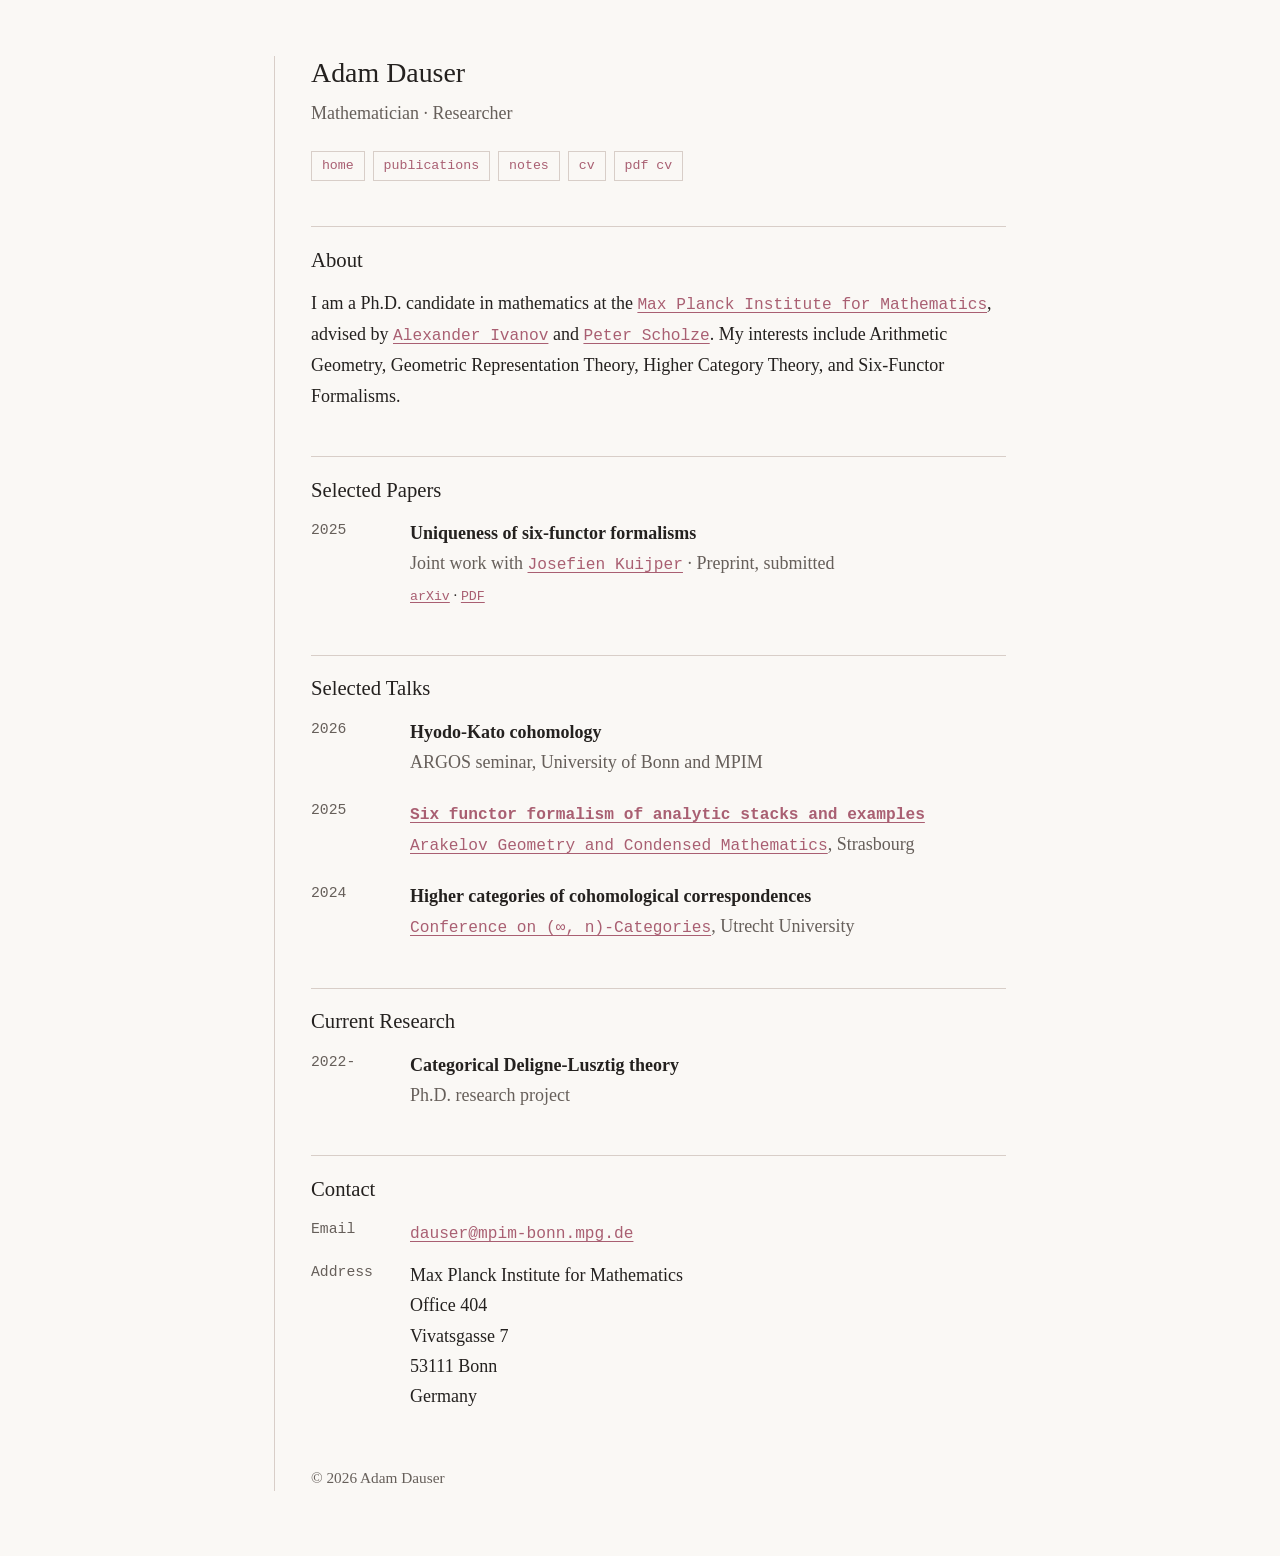
==== index.html @ f24e63e9 "website built First stable version of the website" ====
<!doctype html>
<html lang="en">
<head>
  <meta charset="utf-8">
  <meta name="viewport" content="width=device-width, initial-scale=1">
  <title>Adam Dauser</title>
  <meta name="description" content="Personal website for Adam Dauser: Arithmetic Geometry, Higher Category Theory, publications, notes, and CV.">
  <meta name="theme-color" media="(prefers-color-scheme: light)" content="#faf8f5">
  <meta name="theme-color" media="(prefers-color-scheme: dark)" content="#151515">
  <meta property="og:title" content="Adam Dauser">
  <meta property="og:description" content="Arithmetic Geometry, Higher Category Theory, publications, notes, and CV.">
  <meta property="og:image" content="assets/social-preview.svg">
  <meta property="og:type" content="website">
  <link rel="icon" href="assets/favicon.svg" type="image/svg+xml">
  <link rel="stylesheet" href="assets/style.css">
</head>
<body>
  <div class="site">
    <main>
      <header>
        <h1>Adam Dauser</h1>
        <p class="subtitle">Mathematician · Researcher</p>
        <nav aria-label="Main navigation">
          <a class="pill" href="index.html">home</a>
          <a class="pill" href="publications.html">publications</a>
          <a class="pill" href="notes.html">notes</a>
          <a class="pill" href="cv.html">cv</a>
          <a class="pill" href="cv/adam-dauser-cv.pdf">pdf cv</a>
        </nav>
      </header>

      <section>
        <h2>About</h2>
        <p>I am a Ph.D. candidate in mathematics at the <a href="https://www.mpim-bonn.mpg.de/peoplelist?plgroup=graduates">Max Planck Institute for Mathematics</a>, advised by <a href="https://math.ruhr-uni-bochum.de/fakultaet/arbeitsbereiche/algebra/research-team-ivanov/team/prof-dr-alexander-ivanov/">Alexander Ivanov</a> and <a href="https://people.mpim-bonn.mpg.de/scholze/">Peter Scholze</a>. My interests include Arithmetic Geometry, Geometric Representation Theory, Higher Category Theory, and Six-Functor Formalisms.</p>
      </section>

      <section>
        <h2>Selected Papers</h2>
        <div class="entry">
          <div class="year">2025</div>
          <div><strong>Uniqueness of six-functor formalisms</strong><br><span class="meta">Joint work with <a href="https://sites.google.com/view/josefienkuijper">Josefien Kuijper</a> · Preprint, submitted</span><br><span class="links"><a href="https://arxiv.org/abs/2412.15780">arXiv</a> · <a href="https://arxiv.org/pdf/2412.15780">PDF</a></span></div>
        </div>
      </section>

      <section>
        <h2>Selected Talks</h2>
        <div class="entry">
          <div class="year">2026</div>
          <div><strong>Hyodo-Kato cohomology</strong><br><span class="meta">ARGOS seminar, University of Bonn and MPIM</span></div>
        </div>
        <div class="entry">
          <div class="year">2025</div>
          <div><strong><a href="https://lebras.perso.math.cnrs.fr/Notes_Dauser.pdf">Six functor formalism of analytic stacks and examples</a></strong><br><span class="meta"><a href="https://irma.math.unistra.fr/~lfu/Activities/Conference-Arakelov-and-Condensed.html">Arakelov Geometry and Condensed Mathematics</a>, Strasbourg</span></div>
        </div>
        <div class="entry">
          <div class="year">2024</div>
          <div><strong>Higher categories of cohomological correspondences</strong><br><span class="meta"><a href="https://sites.google.com/view/inftyncategories">Conference on (∞, n)-Categories</a>, Utrecht University</span></div>
        </div>
      </section>

      <section>
        <h2>Current Research</h2>
        <div class="entry">
          <div class="year">2022-</div>
          <div><strong>Categorical Deligne-Lusztig theory</strong><br><span class="meta">Ph.D. research project</span></div>
        </div>
      </section>

      <section>
        <h2>Contact</h2>
        <dl class="contact-list">
          <div>
            <dt>Email</dt>
            <dd><a href="mailto:dauser@mpim-bonn.mpg.de">dauser@mpim-bonn.mpg.de</a></dd>
          </div>
          <div>
            <dt>Address</dt>
            <dd>Max Planck Institute for Mathematics<br>Office 404<br>Vivatsgasse 7<br>53111 Bonn<br>Germany</dd>
          </div>
        </dl>
      </section>

      <footer>© 2026 Adam Dauser</footer>
    </main>
  </div>
</body>
</html>
---- assets/style.css ----
:root {
  --bg: #faf8f5;
  --text: #24211f;
  --muted: #665f5a;
  --line: #d8cec8;
  --link: #a95f72;
  --link-bg: #f2dce2;
  --visited: #8d6973;
  --code-bg: #f3eee9;
}

@media (prefers-color-scheme: dark) {
  :root {
    --bg: #151515;
    --text: #e8e2dc;
    --muted: #b5aaa3;
    --line: #3b3431;
    --link: #e49aad;
    --link-bg: #3a242c;
    --visited: #c990a0;
    --code-bg: #222020;
  }
}

* {
  box-sizing: border-box;
}

html {
  font-size: 18px;
}

body {
  margin: 0;
  background: var(--bg);
  color: var(--text);
  font-family: Georgia, serif;
  line-height: 1.68;
}

::selection {
  background: var(--link-bg);
  color: var(--text);
}

.site {
  max-width: 780px;
  margin: 0 auto;
  padding: 56px 24px 72px;
}

main {
  border-left: 1px solid var(--line);
  padding-left: 2rem;
}

header {
  margin-bottom: 2.2rem;
}

h1, h2, h3, p, ul, ol, table {
  margin-top: 0;
}

h1 {
  font-family: Georgia, serif;
  font-size: 1.55rem;
  font-weight: normal;
  line-height: 1.2;
  letter-spacing: 0;
  margin-bottom: 0.45rem;
}

h2 {
  font-family: Georgia, serif;
  font-size: 1.15rem;
  font-weight: normal;
  line-height: 1.3;
  letter-spacing: 0;
  text-transform: none;
  margin-top: 2.5rem;
  margin-bottom: 0.8rem;
  border-top: 1px solid var(--line);
  padding-top: 1.1rem;
}

h3 {
  font-family: Georgia, serif;
  font-size: 1.05rem;
  font-weight: normal;
  line-height: 1.3;
  letter-spacing: 0;
  text-transform: none;
  margin-top: 1.4rem;
  margin-bottom: 0.25rem;
}

.subtitle, .meta, footer {
  color: var(--muted);
}

nav {
  display: flex;
  flex-wrap: wrap;
  gap: 0.45rem;
  margin-top: 1.3rem;
  font-size: 0.82rem;
}

a {
  color: var(--link);
  font-family: ui-monospace, SFMono-Regular, Menlo, Consolas, monospace;
  font-size: 0.9em;
  text-decoration-thickness: 1px;
  text-underline-offset: 0.18em;
}

a:visited {
  color: var(--visited);
}

a:hover {
  background: var(--link-bg);
}

.pill {
  display: inline-block;
  border: 1px solid var(--line);
  padding: 0.15rem 0.55rem;
  text-decoration: none;
  color: var(--link);
}

.pill:hover {
  background: var(--link-bg);
}

ul.clean {
  list-style: none;
  padding-left: 0;
}

ul.clean li {
  margin-bottom: 1rem;
}

.contact-list {
  display: grid;
  gap: 0.65rem;
  margin: 0;
}

.contact-list div {
  display: grid;
  grid-template-columns: 4.5rem 1fr;
  gap: 1rem;
}

.contact-list dt {
  color: var(--muted);
  font-family: ui-monospace, SFMono-Regular, Menlo, Consolas, monospace;
  font-size: 0.82rem;
}

.contact-list dd {
  margin: 0;
}

.entry {
  display: grid;
  grid-template-columns: 4.5rem 1fr;
  gap: 1rem;
  margin-bottom: 1.15rem;
}

.year {
  font-family: ui-monospace, SFMono-Regular, Menlo, Consolas, monospace;
  font-size: 0.82rem;
  color: var(--muted);
}

.links {
  font-size: 0.82rem;
}

table {
  width: 100%;
  border-collapse: collapse;
  margin-bottom: 1.4rem;
}

td, th {
  border-top: 1px solid var(--line);
  padding: 0.55rem 0;
  text-align: left;
  vertical-align: top;
}

img {
  max-width: 100%;
  height: auto;
}

footer {
  margin-top: 3rem;
  font-size: 0.85rem;
}

@media (max-width: 620px) {
  html {
    font-size: 16px;
  }

  .site {
    padding: 32px 18px 48px;
  }

  main {
    padding-left: 1.1rem;
  }

  .entry {
    grid-template-columns: 1fr;
    gap: 0.1rem;
  }

  .contact-list div {
    grid-template-columns: 1fr;
    gap: 0.1rem;
  }
}

@media print {
  :root {
    --bg: #ffffff;
    --text: #000000;
    --muted: #444444;
    --line: #bbbbbb;
    --link: #000000;
    --visited: #000000;
  }

  body {
    background: white;
    color: black;
    font-size: 12pt;
  }

  .site {
    max-width: none;
    padding: 0;
  }

  main {
    border-left: none;
    padding-left: 0;
  }

  nav, .no-print {
    display: none;
  }

  a::after {
    content: " (" attr(href) ")";
    font-size: 0.85em;
  }

  h2 {
    break-after: avoid;
  }
}
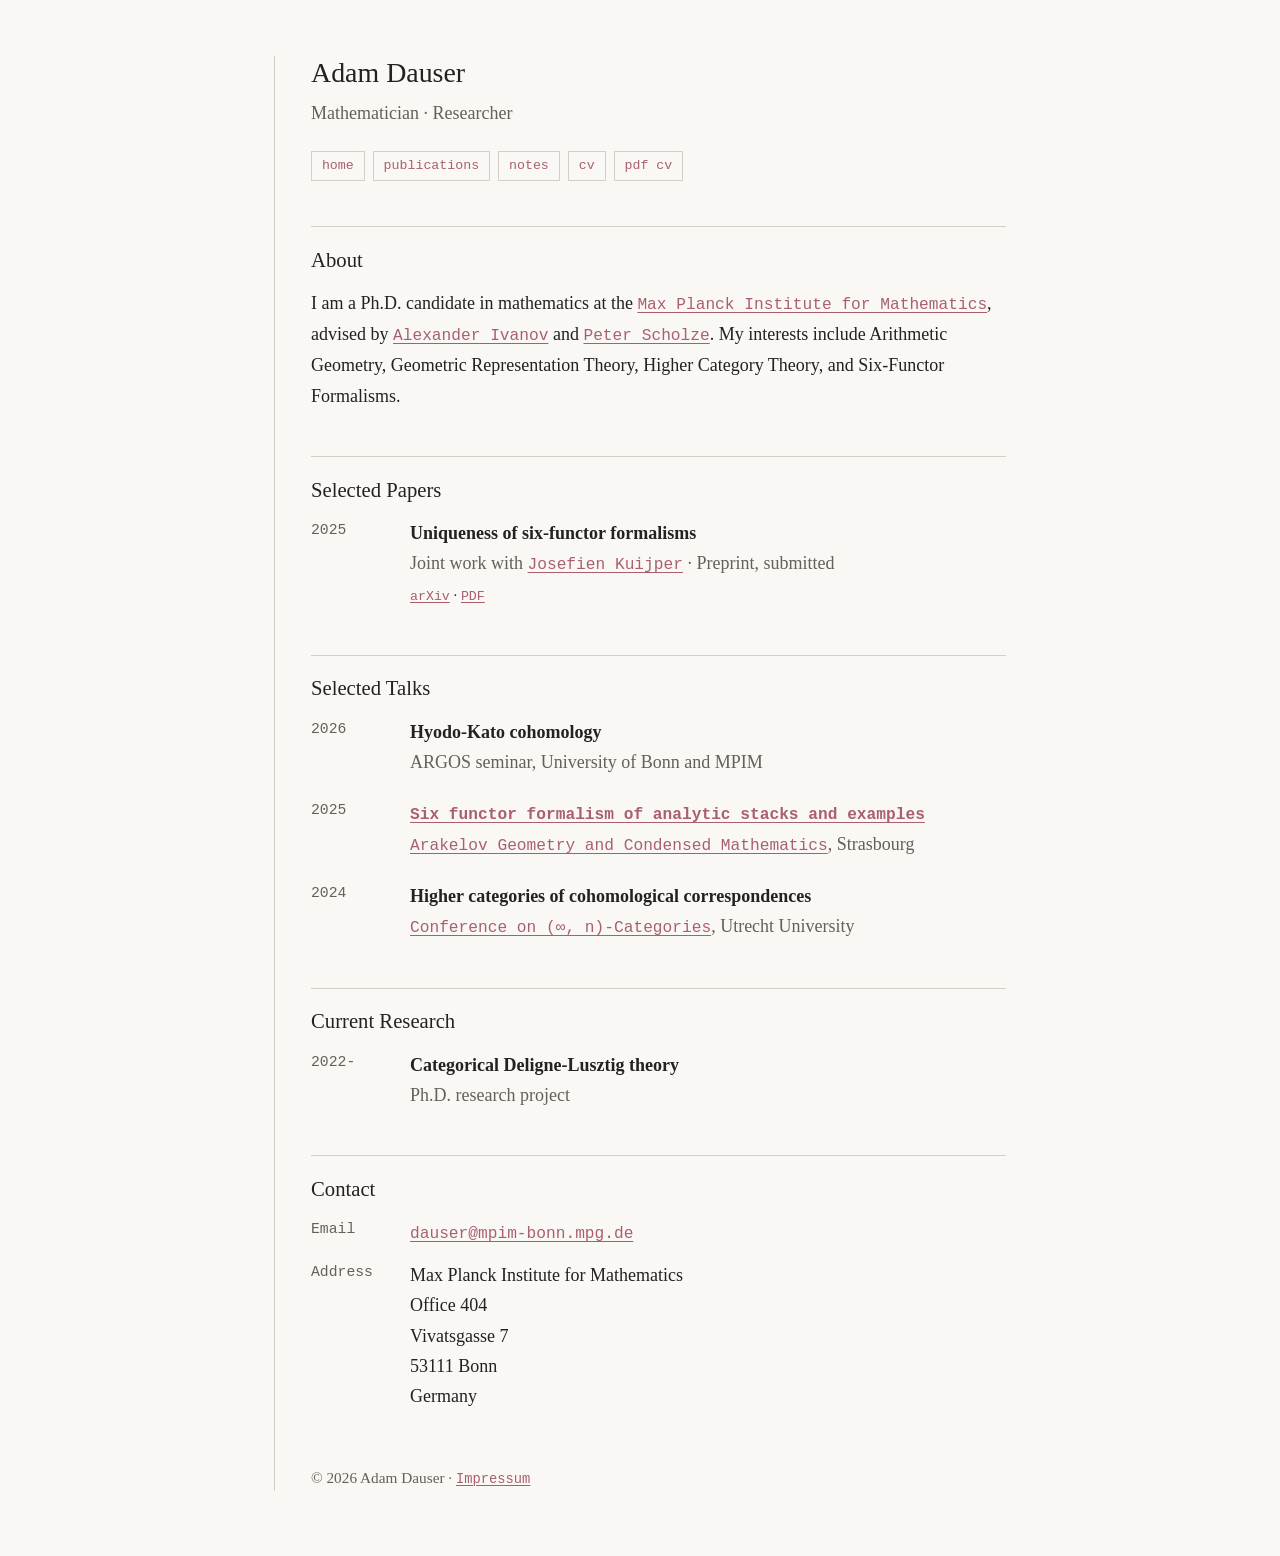
==== commit 5da00b0e: "Added Impressum German law..." ====
--- a/index.html
+++ b/index.html
@@ -80,7 +80,7 @@
         </dl>
       </section>
 
-      <footer>© 2026 Adam Dauser</footer>
+      <footer>© 2026 Adam Dauser · <a href="impressum.html">Impressum</a></footer>
     </main>
   </div>
 </body>
